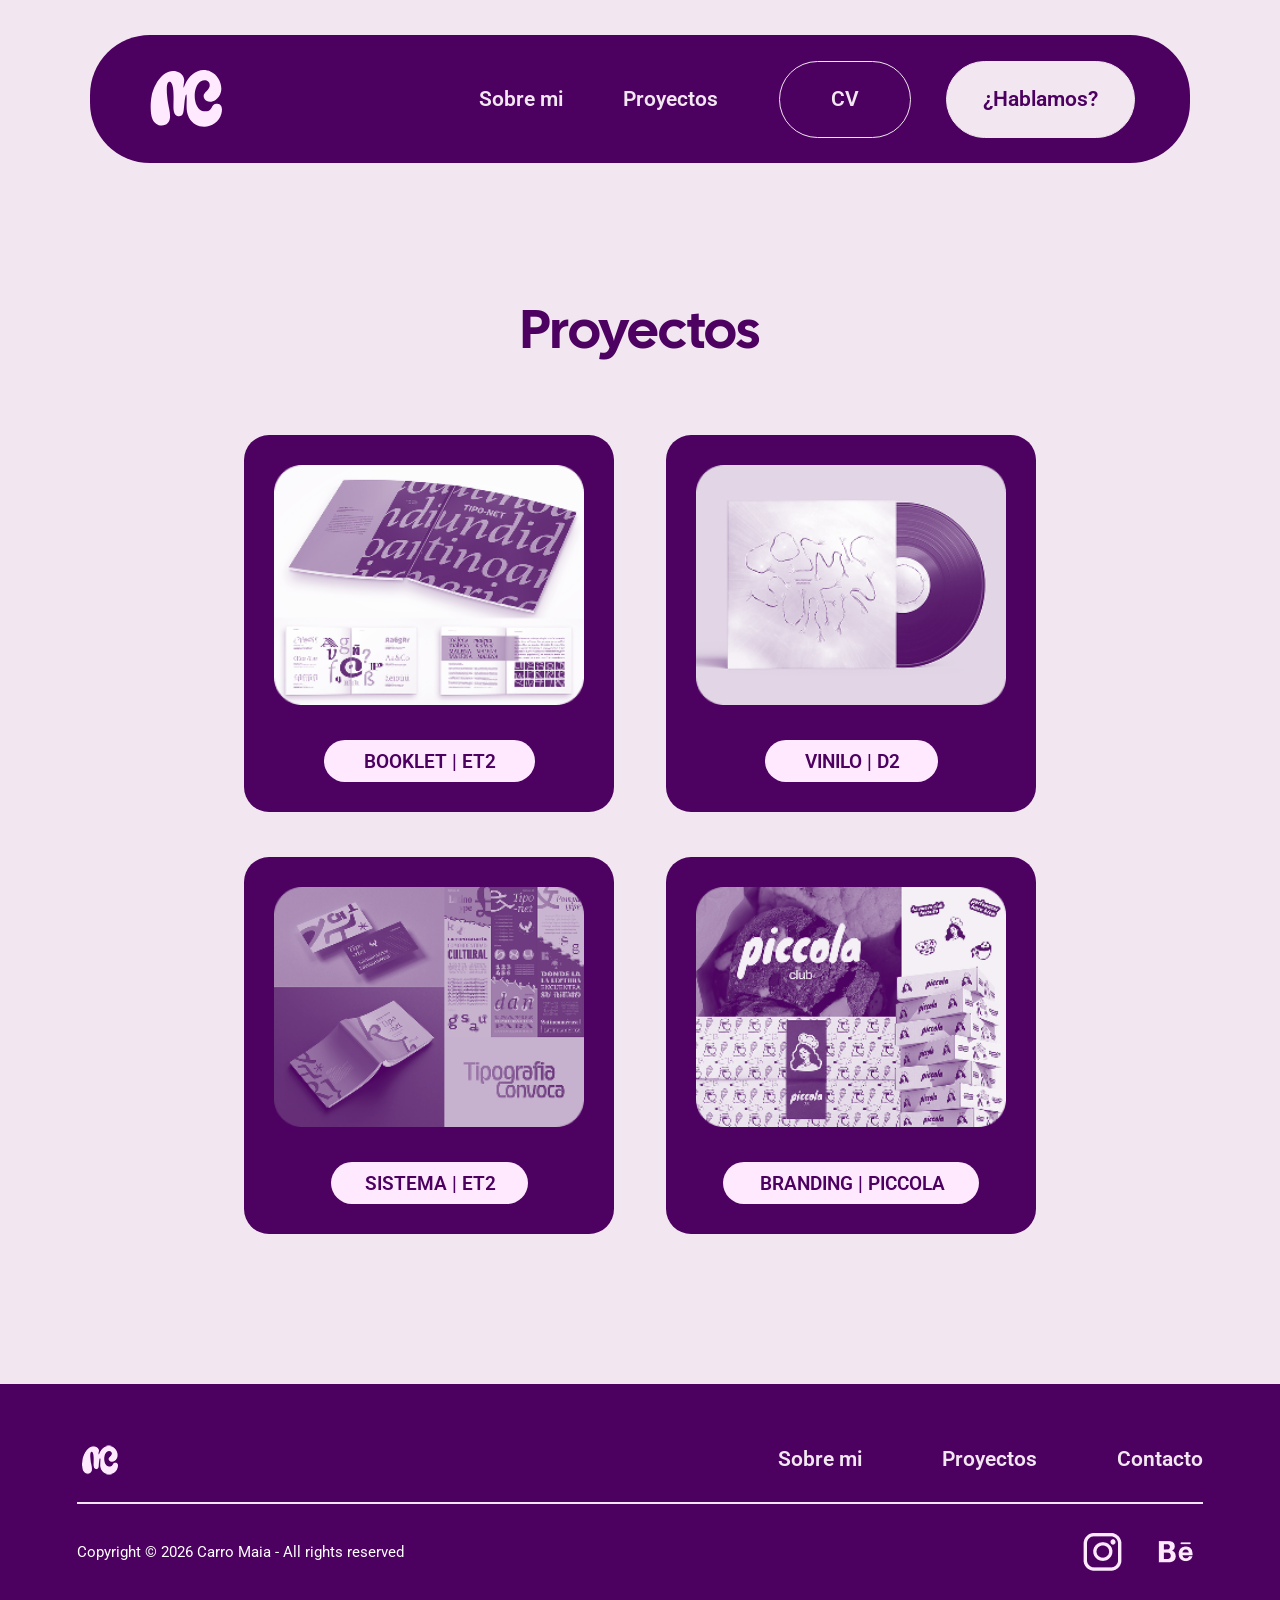
==== proyectos.html @ 028db6b4 "pre-entrega tp3" ====
<!DOCTYPE html>
<html>

<head>
    <meta charset="utf-8" />
    <title>Maia Abril Carro - Portfolio</title>
    <link rel="icon" href="img/logo-icon.svg" type="image/logo-icon" sizes="16x16" alt="favicon-cvmaia">
    <link rel="stylesheet" href="proyectos.css">
    <style>
        @import url('https://fonts.googleapis.com/css2?family=Cal+Sans&family=Roboto:ital,wdth,wght@0,75..100,100..900;1,75..100,100..900&display=swap');
    </style>
</head>

<body>
    <header>
        <div class="logo-header">
            <a href="index.html">
                <img class="logo" src="img/logo-clarito.svg" alt="Logo" width="82px" height="65px">
            </a>
        </div>

        <nav class="nav-links">
            <a href="sobremi.html" target="_self">Sobre mi</a>
            <a href="#proyectos" target="_self">Proyectos</a>
        </nav>

        <div class="nav-cv-contacto">
            <a class="cv" href="#cv" target="_self">CV</a>
            <a class="contacto-header" href="#contacto" target="_blank">¿Hablamos?</a>
        </div>
    </header>

    <main>
        <section class="proyectos">
            <h2>Proyectos</h2>
            <article>
                <!-- Primera caja -->
                <div class="caja">
                    <div class="contenedor-foto-proyecto">
                        <img class="foto-normal" src="img/img_booklet.png" alt="Proyecto Booklet violeta">
                        <img class="foto-hover" src="img/img_booklet_color.png" alt="Proyecto Booklet color">
                    </div>
                    <div class="boton-booklet">
                        <a class="cajas" href="https://www.behance.net/gallery/257175549/BOOKLET-ET2"
                            target="_blank">BOOKLET | ET2</a>
                    </div>
                </div>

                <!-- Segunda caja -->
                <div class="caja">
                    <div class="contenedor-foto-proyecto">
                        <img class="foto-normal" src="img/vinilo.png" alt="Proyecto Vinilo violeta">
                        <img class="foto-hover" src="img/vinilo_color.png" alt="Proyecto Vinilo color">
                    </div>
                    <div class="boton-vinilo">
                        <a class="cajas" href="https://www.behance.net/gallery/257126891/Vinilo-Single-D2"
                            target="_blank">VINILO | D2</a>
                    </div>
                </div>

                <!-- Tercera caja -->
                <div class="caja">
                    <div class="contenedor-foto-proyecto">
                        <img class="foto-normal" src="img/sistema.png" alt="Proyecto Sistema violeta">
                        <img class="foto-hover" src="img/sistema_color.png" alt="Proyecto Sistema color">
                    </div>
                    <div class="boton-sistema">
                        <a class="cajas" href="https://www.behance.net/gallery/257129489/Sistema-ET2"
                            target="_blank">SISTEMA | ET2</a>
                    </div>
                </div>

                <!-- Cuarta caja -->
                <div class="caja">
                    <div class="contenedor-foto-proyecto">
                        <img class="foto-normal" src="img/piccola.png" alt="Proyecto Branding violeta">
                        <img class="foto-hover" src="img/piccola_color.png" alt="Proyecto Branding color">
                    </div>
                    <div class="boton-branding">
                        <a class="cajas" href="#" target="_blank">BRANDING | PICCOLA</a>
                    </div>
                </div>
            </article>
        </section>

        <footer>
            <div class="footer-container">
                <div class="footer-arriba">
                    <img src="img/logo-footer.png" alt="footer_logo">
                    <div class="footer-links">
                        <a href="sobremi.html" target="_self">Sobre mi</a>
                        <a href="proyectos.html" target="_self">Proyectos</a>
                        <a class="contacto" href="#contacto" target="_self">Contacto</a>
                    </div>
                </div>

                <!-- Esta es la línea divisoria -->
                <hr class="footer-linea">

                <div class="footer-abajo">
                    <p>Copyright © 2026 Carro Maia - All rights reserved</p>
                    <div class="logos-redes">
                        <a href="https://www.instagram.com/maaaaidg_/" target="_blank">
                            <img src="img/instagram-portfolio.png" alt="Logo de instagram">
                        </a>
                        <a href="https://www.behance.net/maiacarro" target="_blank">
                            <img src="img/behance-portfolio.png" alt="Logo de behance" width="44px" height="px">
                        </a>
                    </div>
                </div>
            </div>
        </footer>
    </main>
---- proyectos.css ----
/* CSS DOCUMENT */
@charset "UTF-8";

/* configuraciones generales*/

:root {
    --violeta-oscuro: #4c0160;
    --violeta-intermedio: #875d92;
    --violeta-clarito: #f2e6f0;
}

header {
    background-color: var(--violeta-oscuro, #4D0261);
    border-radius: 60px;
    display: flex;
    height: 128px;
    padding: 0 55px;
    align-items: center;
    justify-content: space-between;
    margin: 35px 90px 0 90px;
}

.logo {
    margin-right: 190px;
}

nav {
    display: flex;
    justify-content: space-between;
    align-items: center;
    flex-shrink: 0;

}

/* botones header */
a {
    text-decoration: none;
    color: var(--violeta-clarito, #FEE9FF);
    font-family: Roboto;
    font-size: 1.3125rem;
    font-style: normal;
    font-weight: 600;
}

.nav-header {
    display: flex;
    justify-content: space-between;
    align-items: center;
    flex-shrink: 0;

}

.logo-header {
    display: flex;
    align-items: center;
}

.nav-links {
    display: flex;
    justify-content: center;
    align-items: center;
    gap: 60px;
    background: var(--violeta-oscuro, #4D0261);
}

.nav-links a:hover {
    color: var(--violeta-oscuro, #4D0261);
    background-color: var(--violeta-clarito, #FEE9FF);
    padding: 10px 20px;
    border-radius: 30px;
    transition: background-color 0.7s ease, color 0.7s ease;
}

.nav-cv-contacto {
    display: flex;
    align-items: center;
    gap: 35px;
}

.cv {
    display: flex;
    width: 130px;
    height: 75px;
    justify-content: center;
    align-items: center;
    border-radius: 60px;
    border: 1px solid var(--violeta-clarito, #FEE9FF);
}

.cv:hover {
    background-color: var(--violeta-clarito, #FEE9FF);
    color: var(--violeta-oscuro, #4D0261);
    transition: background-color 0.7s ease
}

.contacto-header {
    color: var(--violeta-oscuro, #4D0261);
    display: flex;
    width: 187px;
    height: 75px;
    justify-content: center;
    align-items: center;
    border-radius: 60px;
    background: var(--violeta-clarito, #FEE9FF);
    border: 1px solid var(--violeta-clarito, #FEE9FF);
    transition: background-color 0.7s ease
}

.contacto-header:hover {
    background-color: var(--violeta-oscuro, #4D0261);
    color: var(--violeta-clarito, #FEE9FF);
    border-color: var(--violeta-clarito, #FEE9FF);
    transition: background-color 0.7s ease
}

body {
    background-color: var(--violeta-clarito, #FEE9FF);
    margin: 0;
}

h2 {
    color: var(--colores-violeta-oscuro, #4D0261);
    text-align: center;
    font-family: "Cal Sans";
    font-size: 55px;
    font-style: normal;
    font-weight: 400;
    line-height: normal;
    width: 100%;
    padding: 130px 0 10px 0;
    margin: 0
}

a.cajas {
    color: var(--violeta-oscuro, #4D0261);
    font-family: Roboto;
    font-size: 19px;
    font-style: normal;
    font-weight: 600;
    line-height: 38px;
}

.proyectos {
    display: flex;
    width: 100%;
    flex-direction: column;
    align-items: center;
    gap: 60px;
    margin: 0 auto;
}

article {
    display: flex;
    flex-wrap: wrap;
    justify-content: center;
    gap: 45px 52px;
    width: 100%;
    max-width: 950px;
}

.caja {
    border-radius: 25px;
    background: var(--colores-violeta-oscuro, #4D0261);
    display: flex;
    padding: 30px;
    box-sizing: border-box;
    flex-direction: column;
    justify-content: center;
    align-items: center;
    gap: 35px;
    width: 370px;
}

.boton-booklet {
    border-radius: 25px;
    background: var(--colores-violeta-claro, #FEE9FF);
    display: flex;
    width: 171px;
    height: 40px;
    padding: 2px 19px 0 21px;
    justify-content: center;
    align-items: center;
    gap: 10px;
}

.boton-vinilo {
    border-radius: 25px;
    background: var(--colores-violeta-claro, #FEE9FF);
    display: flex;
    width: 133px;
    height: 40px;
    padding: 2px 19px 0 21px;
    justify-content: center;
    align-items: center;
    gap: 10px;
}

.boton-sistema {
    border-radius: 25px;
    background: var(--colores-violeta-claro, #FEE9FF);
    display: flex;
    width: 157px;
    height: 40px;
    padding: 2px 19px 0 21px;
    justify-content: center;
    align-items: center;
    gap: 10px;
}

.boton-branding {
    border-radius: 25px;
    background: var(--colores-violeta-claro, #FEE9FF);
    display: flex;
    width: 216px;
    height: 40px;
    padding: 2px 19px 0 21px;
    justify-content: center;
    align-items: center;
    gap: 10px;
}

.contenedor-foto-proyecto {
    position: relative;
    width: 100%;
    height: auto;
    border-radius: 15px;
    overflow: hidden;
}

.contenedor-foto-proyecto img {
    width: 100%;
    height: auto;
    border-radius: 15px;
    display: block;
    transition: opacity 0.5s ease;
}

.contenedor-foto-proyecto .foto-hover {
    position: absolute;
    top: 0;
    left: 0;
    opacity: 0;
}

.caja:hover .contenedor-foto-proyecto .foto-hover {
    opacity: 1;
}

footer {
    background: var(--violeta-oscuro, #4D0261);
    display: flex;
    width: 100%;
    padding: 52px 77px 76px 77px;
    box-sizing: border-box;
    justify-content: center;
    margin-top: 150px;
}

.footer-container {
    width: 100%;
    box-sizing: border-box;
}

.footer-arriba {
    display: flex;
    width: 100%;
    justify-content: space-between;
    align-items: center;
    flex-wrap: wrap;
    gap: 30px;
}

.footer-links {
    display: flex;
    align-items: center;
    gap: 80px;
    flex-wrap: wrap;
}

.footer-links a {
    position: relative;
    text-decoration: none;
    transition: color 0.3s ease;
}

.footer-links a::after {
    content: '';
    position: absolute;
    width: 0;
    height: 2px;
    bottom: -4px;
    left: 0;
    background-color: var(--violeta-clarito, #FEE9FF);
    transition: width 0.3s ease;
}

.footer-links a:hover::after {
    width: 100%;
}

.footer-linea {
    border: none;
    height: 2px;
    background-color: var(--violeta-clarito, #FEE9FF);
    width: 100%;
    margin: 20px 0;
}

p {
    color: #FFF;
    text-align: center;
    font-family: Roboto;
    font-size: 15px;
    font-style: normal;
    font-weight: 400;
    line-height: normal;
}

.footer-abajo {
    display: flex;
    justify-content: space-between;
    align-items: center;
    flex-wrap: wrap;
    width: 100%;
}

.logos-redes {
    display: flex;
    align-items: flex-end;
    gap: 18px;
}

.logos-redes a {
    display: inline-flex;
    padding: 5px;
    border-radius: 15px;
    background-color: transparent;
    transition: background-color 0.3s ease;
}

.logos-redes a:hover {
    background-color: var(--violeta-intermedio, #875d92);
}
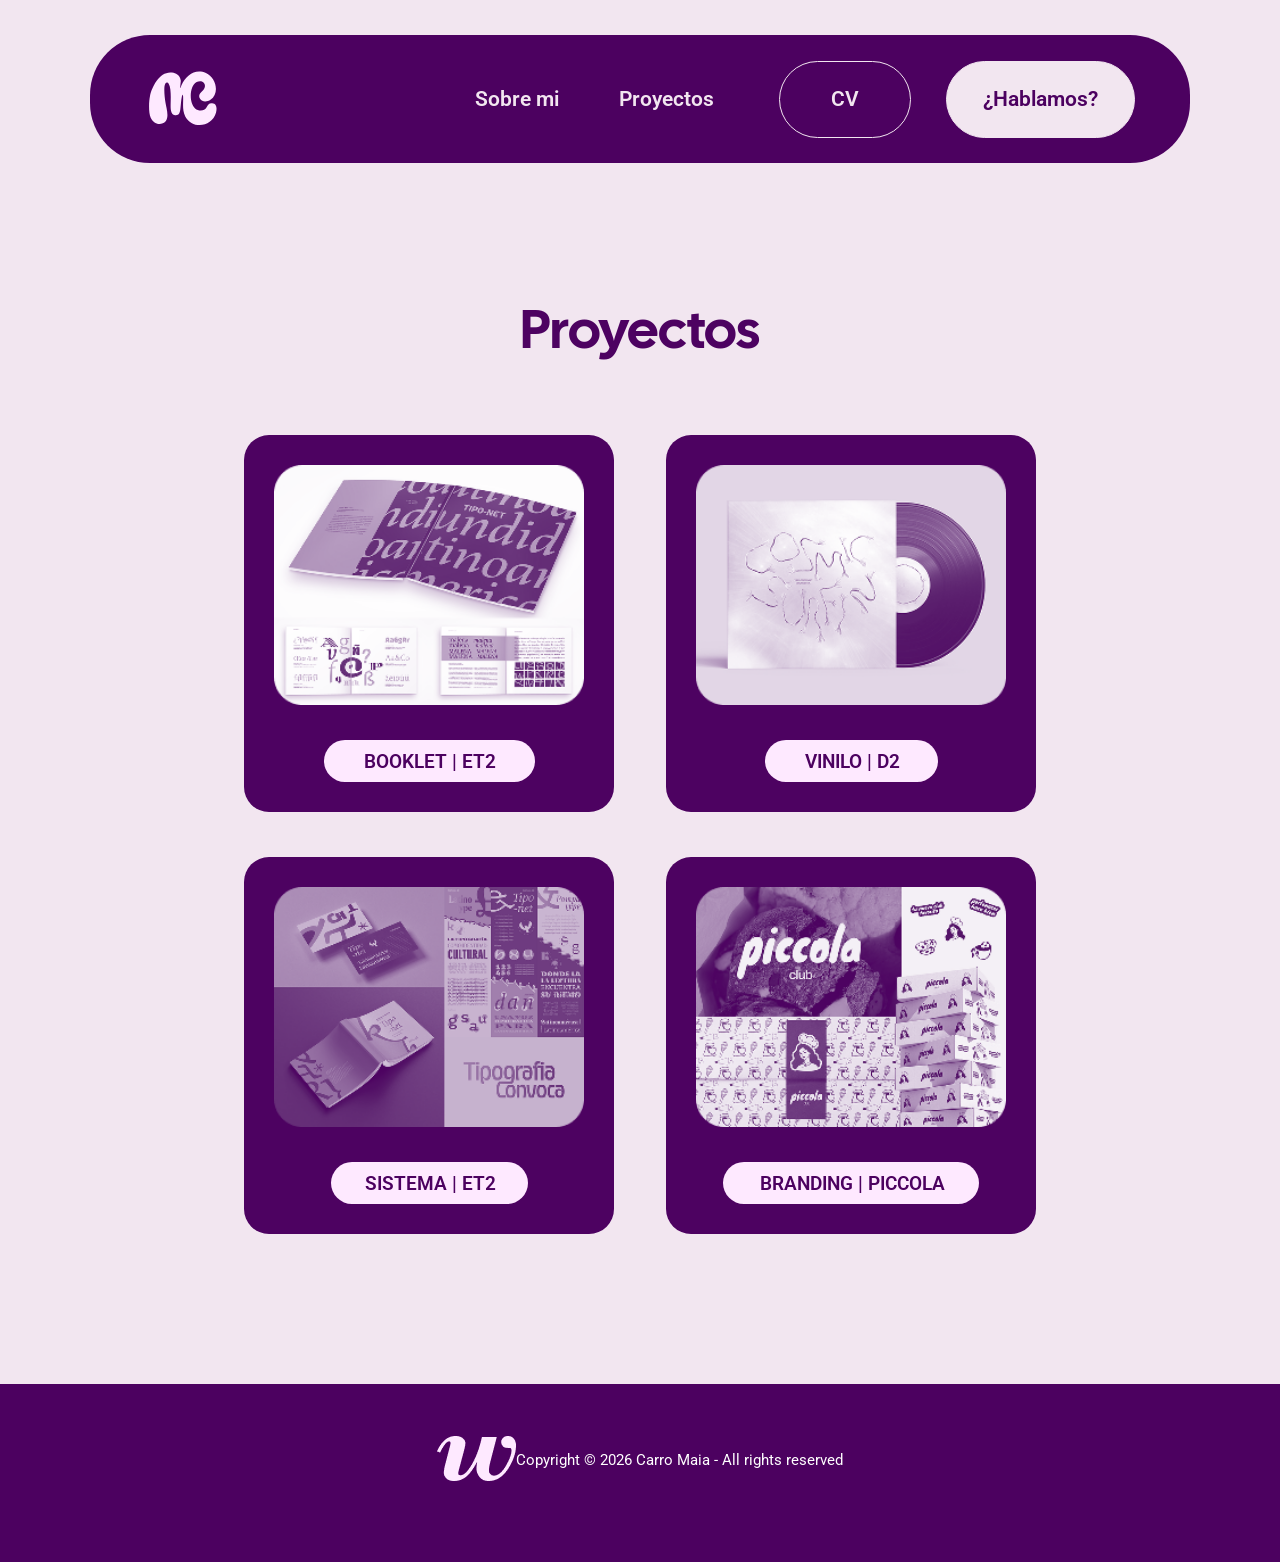
==== commit 5aa57895: "correciones pre entrega" ====
--- a/proyectos.html
+++ b/proyectos.html
@@ -15,13 +15,13 @@
     <header>
         <div class="logo-header">
             <a href="index.html">
-                <img class="logo" src="img/logo-clarito.svg" alt="Logo" width="82px" height="65px">
+                <img class="logo" src="img/logo-clarito.svg" alt="Logo" width="75px" height="65px">
             </a>
         </div>
 
         <nav class="nav-links">
             <a href="sobremi.html" target="_self">Sobre mi</a>
-            <a href="#proyectos" target="_self">Proyectos</a>
+            <a href="proyectos.html" target="_self">Proyectos</a>
         </nav>
 
         <div class="nav-cv-contacto">
@@ -83,31 +83,10 @@
             </article>
         </section>
 
-        <footer>
-            <div class="footer-container">
-                <div class="footer-arriba">
-                    <img src="img/logo-footer.png" alt="footer_logo">
-                    <div class="footer-links">
-                        <a href="sobremi.html" target="_self">Sobre mi</a>
-                        <a href="proyectos.html" target="_self">Proyectos</a>
-                        <a class="contacto" href="#contacto" target="_self">Contacto</a>
-                    </div>
-                </div>
-
-                <!-- Esta es la línea divisoria -->
-                <hr class="footer-linea">
-
-                <div class="footer-abajo">
-                    <p>Copyright © 2026 Carro Maia - All rights reserved</p>
-                    <div class="logos-redes">
-                        <a href="https://www.instagram.com/maaaaidg_/" target="_blank">
-                            <img src="img/instagram-portfolio.png" alt="Logo de instagram">
-                        </a>
-                        <a href="https://www.behance.net/maiacarro" target="_blank">
-                            <img src="img/behance-portfolio.png" alt="Logo de behance" width="44px" height="px">
-                        </a>
-                    </div>
-                </div>
-            </div>
-        </footer>
+    <footer>
+        <a href="https://www.instagram.com/wis.unla/" target="_blank">
+            <img src="img/compu3.png" alt="logo compu 3" widht="79px" height="45px">
+        </a>
+        <p>Copyright © 2026 Carro Maia - All rights reserved</p>
+    </footer>
     </main>
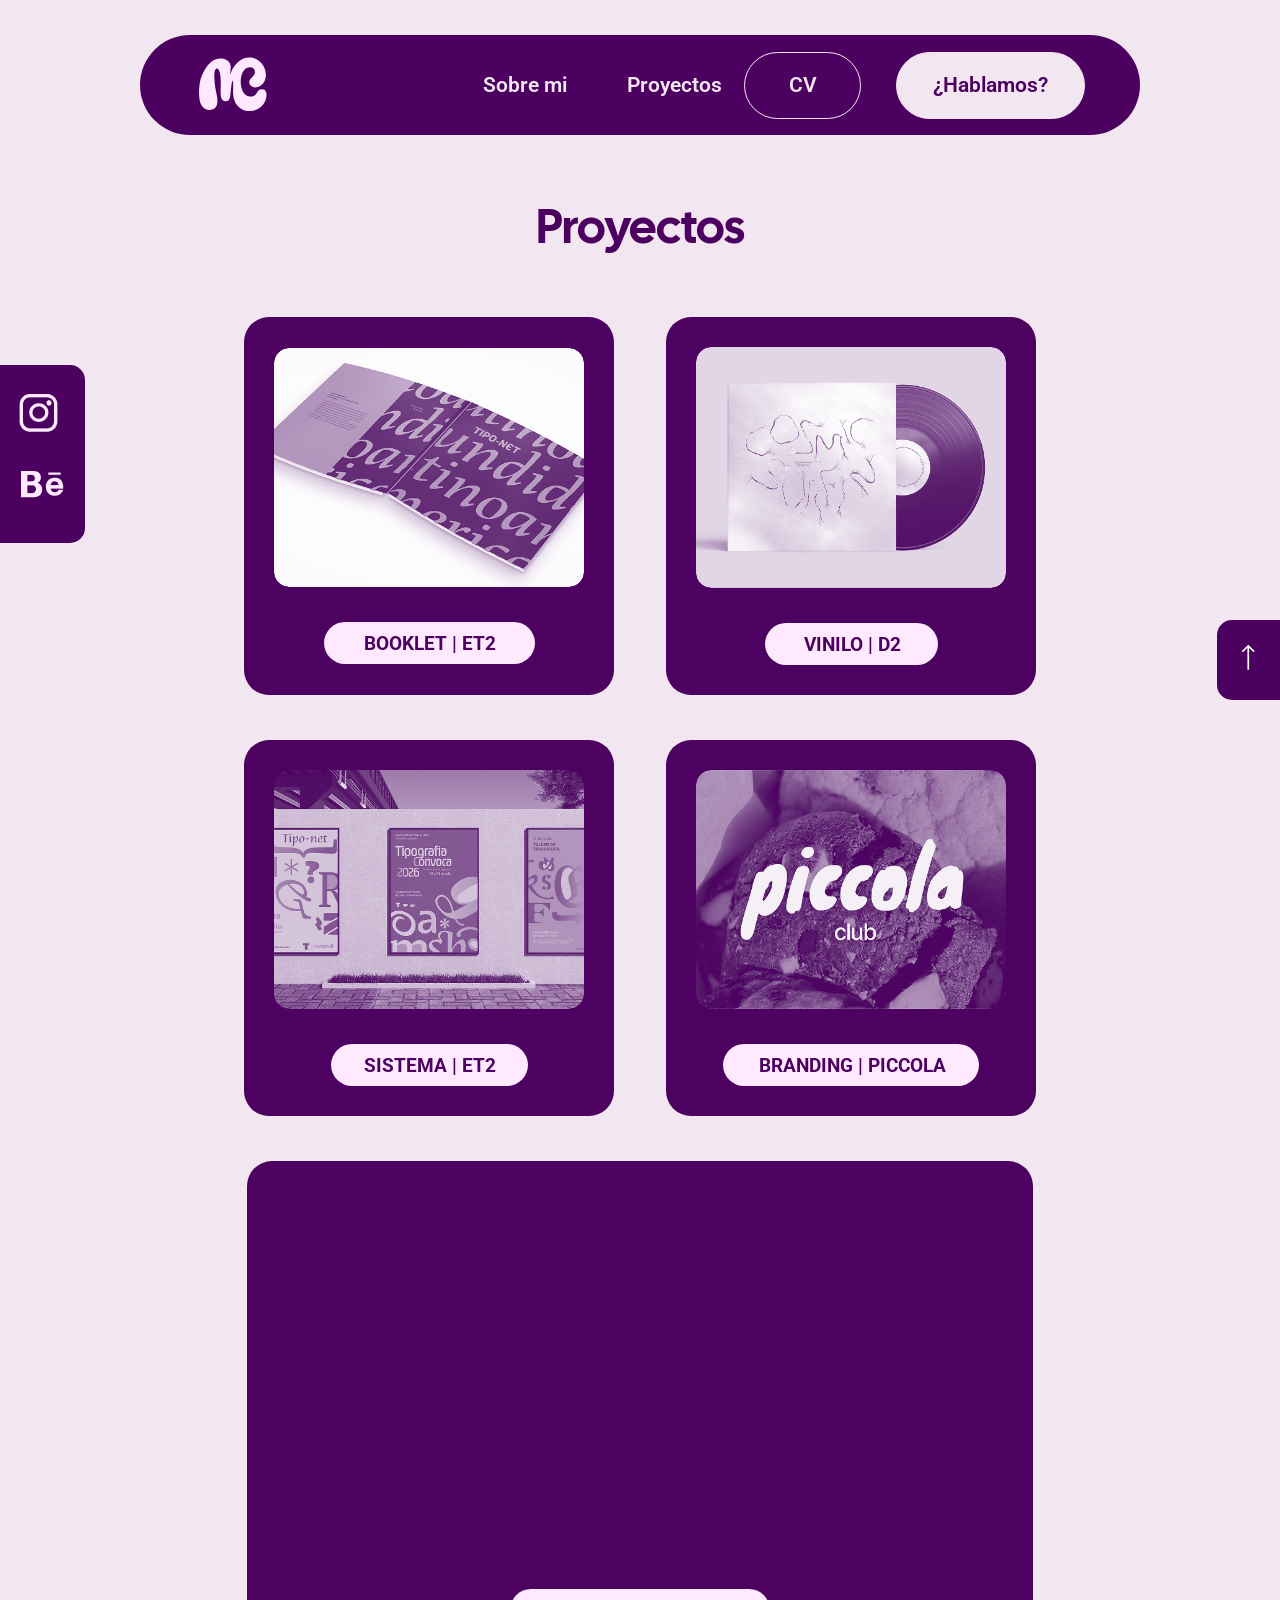
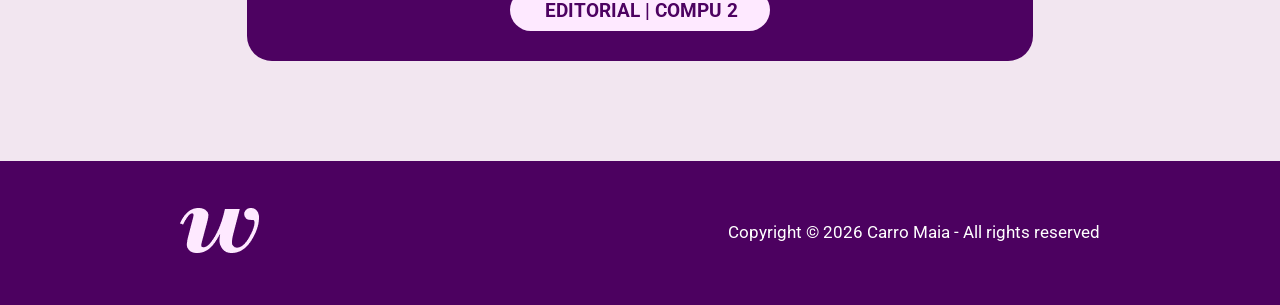
==== commit bad6a662: "desktop terminado" ====
--- a/proyectos.html
+++ b/proyectos.html
@@ -5,14 +5,14 @@
     <meta charset="utf-8" />
     <title>Maia Abril Carro - Portfolio</title>
     <link rel="icon" href="img/logo-icon.svg" type="image/logo-icon" sizes="16x16" alt="favicon-cvmaia">
-    <link rel="stylesheet" href="proyectos.css">
+    <link rel="stylesheet" href="estilos.css">
     <style>
         @import url('https://fonts.googleapis.com/css2?family=Cal+Sans&family=Roboto:ital,wdth,wght@0,75..100,100..900;1,75..100,100..900&display=swap');
     </style>
 </head>
 
 <body>
-    <header>
+    <header id="header-top">
         <div class="logo-header">
             <a href="index.html">
                 <img class="logo" src="img/logo-clarito.svg" alt="Logo" width="75px" height="65px">
@@ -25,68 +25,185 @@
         </nav>
 
         <div class="nav-cv-contacto">
-            <a class="cv" href="#cv" target="_self">CV</a>
-            <a class="contacto-header" href="#contacto" target="_blank">¿Hablamos?</a>
+            <a class="cv" href="img/cv_carro_maia.pdf" download="CV-Maia-Carro.pdf" target="_blank">CV</a>
+            <a class="contacto-header" href="contacto.html" target="_self">¿Hablamos?</a>
         </div>
     </header>
 
     <main>
         <section class="proyectos">
             <h2>Proyectos</h2>
-            <article>
-                <!-- Primera caja -->
-                <div class="caja">
-                    <div class="contenedor-foto-proyecto">
-                        <img class="foto-normal" src="img/img_booklet.png" alt="Proyecto Booklet violeta">
-                        <img class="foto-hover" src="img/img_booklet_color.png" alt="Proyecto Booklet color">
+            <article id="galeria">
+                <!-- Primera caja: Booklet -->
+                <div class="caja">
+                    <div class="contenedor-foto-proyecto">
+                        <img class="foto-normal" src="img/booklet_color.png" alt="Proyecto Booklet violeta">
+                        <img class="foto-hover" src="img/booklet.png" alt="Proyecto Booklet color">
                     </div>
                     <div class="boton-booklet">
-                        <a class="cajas" href="https://www.behance.net/gallery/257175549/BOOKLET-ET2"
-                            target="_blank">BOOKLET | ET2</a>
-                    </div>
-                </div>
-
-                <!-- Segunda caja -->
+                        <button onclick="mostrarGaleria('booklet')" class="cajas">BOOKLET | ET2</button>
+                    </div>
+                </div>
+
+                <!-- Segunda caja: Vinilo -->
                 <div class="caja">
                     <div class="contenedor-foto-proyecto">
                         <img class="foto-normal" src="img/vinilo.png" alt="Proyecto Vinilo violeta">
                         <img class="foto-hover" src="img/vinilo_color.png" alt="Proyecto Vinilo color">
                     </div>
                     <div class="boton-vinilo">
-                        <a class="cajas" href="https://www.behance.net/gallery/257126891/Vinilo-Single-D2"
-                            target="_blank">VINILO | D2</a>
-                    </div>
-                </div>
-
-                <!-- Tercera caja -->
+                        <button onclick="mostrarGaleria('vinilo')" class="cajas">VINILO | D2</button>
+                    </div>
+                </div>
+
+                <!-- Tercera caja: Sistema -->
                 <div class="caja">
                     <div class="contenedor-foto-proyecto">
                         <img class="foto-normal" src="img/sistema.png" alt="Proyecto Sistema violeta">
                         <img class="foto-hover" src="img/sistema_color.png" alt="Proyecto Sistema color">
                     </div>
                     <div class="boton-sistema">
-                        <a class="cajas" href="https://www.behance.net/gallery/257129489/Sistema-ET2"
-                            target="_blank">SISTEMA | ET2</a>
-                    </div>
-                </div>
-
-                <!-- Cuarta caja -->
+                        <button onclick="mostrarGaleria('sistema')" class="cajas">SISTEMA | ET2</button>
+                    </div>
+                </div>
+
+                <!-- Cuarta caja: Branding -->
                 <div class="caja">
                     <div class="contenedor-foto-proyecto">
                         <img class="foto-normal" src="img/piccola.png" alt="Proyecto Branding violeta">
                         <img class="foto-hover" src="img/piccola_color.png" alt="Proyecto Branding color">
                     </div>
                     <div class="boton-branding">
-                        <a class="cajas" href="#" target="_blank">BRANDING | PICCOLA</a>
-                    </div>
-                </div>
+                        <button onclick="mostrarGaleria('piccola')" class="cajas">BRANDING | PICCOLA</button>
+                    </div>
+                </div>
+
+                <!-- Quinta caja: Editoral -->
+                <div class="caja caja-ancha">
+                    <div class="contenedor-foto-proyecto">
+                        <video class="video-proyecto" src="img/video_editorial.mp4" autoplay muted loop
+                            playsinline></video>
+                    </div>
+                    <div class="boton-editorial">
+                        <button onclick="mostrarGaleria('editorial')" class="cajas">EDITORIAL | COMPU 2</button>
+                    </div>
+                </div>
+
             </article>
+
+            <!--galeria oculta-->
+            <section id="galeriaPopup" class="galeria-popup">
+                <ul>
+                    <li class="popup-completo" id="booklet">
+                        <img src="img/booklet_galeria.png" alt="Proyecto Booklet color">
+                        <div class="popup-der">
+                            <button onclick="ocultarGaleria()">Cerrar ✕</button>
+                            <div class="titulo-proy-popup">
+                                <h3>BOOKLET</h3>
+                                <h2>Espacio Tipográfico 2</h2>
+                            </div>
+                            <p class="descripcion">Booklet destinado a diseñadores, con contenidos dedicados a una
+                                fundidora tipográfica latinoamericana. Cátedra De Losa — UNLa.</p>
+                        </div>
+                    </li>
+
+                    <li class="popup-completo" id="vinilo">
+                        <img src="img/vinilo_galeria.png" alt="Proyecto Vinilo color">
+                        <div class="popup-der">
+                            <button onclick="ocultarGaleria()">Cerrar ✕</button>
+                            <div class="titulo-proy-popup">
+                                <h3>VINILO</h3>
+                                <h2>Taller de Diseño 2</h2>
+                            </div>
+                            <p class="descripcion">Exploración tipográfica a partir de la consigna Tipografía como
+                                imagen. Cátedra Volpe — UNLa.
+                                ​​</p>
+                        </div>
+                    </li>
+
+                    <li class="popup-completo" id="sistema">
+                        <img src="img/sistema_color_galeria.png" alt="Proyecto Sistema color">
+                        <div class="popup-der">
+                            <button onclick="ocultarGaleria()">Cerrar ✕</button>
+                            <div class="titulo-proy-popup">
+                                <h3>SISTEMA</h3>
+                                <h2>Espacio Tipográfico 2</h2>
+                            </div>
+                            <p class="descripcion">Diseño de sistema de piezas gráficas para Tipografía Convoca, un
+                                encuentro regional ficticio de tipografía. Cátedra De Losa — UNLa.</p>
+                        </div>
+                    </li>
+
+                    <li class="popup-completo" id="piccola">
+                        <img src="img/piccola_galeria.png" alt="Proyecto Branding color">
+                        <div class="popup-der">
+                            <button onclick="ocultarGaleria()">Cerrar ✕</button>
+                            <div class="titulo-proy-popup">
+                                <h3>BRANDING</h3>
+                                <h2>Piccola</h2>
+                            </div>
+                            <p class="descripcion">Desarrollo de identidad visual y branding para un emprendimiento de
+                                pastelería y cookies.</p>
+                        </div>
+                    </li>
+                    <li class="popup-completo" id="editorial">
+                        <img src="img/editorial.png" alt="Revista editorial">
+                        <div class="popup-der">
+                            <button onclick="ocultarGaleria()">Cerrar ✕</button>
+                            <div class="titulo-proy-popup">
+                                <h3>EDITORIAL</h3>
+                                <h2>Compu 2</h2>
+                            </div>
+                            <p class="descripcion">Diseño de dispositivo de lectura en formato A5 vertical por página,
+                                aplicando conceptos y técnicas de la cursada. Cátedra Nuñez — UNLa.</p>
+                        </div>
+                    </li>
+                </ul>
+            </section>
         </section>
+    </main>
 
     <footer>
         <a href="https://www.instagram.com/wis.unla/" target="_blank">
             <img src="img/compu3.png" alt="logo compu 3" widht="79px" height="45px">
         </a>
-        <p>Copyright © 2026 Carro Maia - All rights reserved</p>
+        <p class="footer">Copyright © 2026 Carro Maia - All rights reserved</p>
     </footer>
-    </main>+
+    <!--redes y flecha-->
+    <div class="redes-fijo">
+        <a href="https://www.instagram.com/maaaaidg_?vrfl=MTBiZG1qdjFpdGtocA%3D%3D&utm_source=qr" target="_blank">
+            <img src="img/instagram-portfolio.png" alt="Instagram">
+        </a>
+        <a href="https://www.behance.net/maiacarro" target="_blank">
+            <img src="img/behance-portfolio.png" alt="Behance">
+        </a>
+    </div>
+    <div class="volver-arriba">
+        <a href="#header-top"><img src="img/flecha.png" alt="volver arriba"></a>
+    </div>
+
+    <script>
+        function mostrarGaleria(idProyecto) {
+            document.getElementById("galeriaPopup").style.display = "flex";
+
+            const proyectos = document.querySelectorAll('.popup-completo');
+            proyectos.forEach(p => p.style.display = 'none');
+
+            const seleccionado = document.getElementById(idProyecto);
+            if (seleccionado) {
+                seleccionado.style.display = "flex";
+            }
+        }
+
+        function ocultarGaleria() {
+            document.getElementById("galeriaPopup").style.display = "none";
+            window.location.hash = "";
+        }
+    </script>
+
+    </main>
+
+</body>
+
+</html>
--- a/estilos.css
+++ b/estilos.css
@@ -0,0 +1,934 @@
+/* CSS DOCUMENT */
+@charset "UTF-8";
+
+/* configuraciones generales*/
+
+:root {
+    --violeta-oscuro: #4c0160;
+    --violeta-intermedio: #875d92;
+    --violeta-clarito: #f2e6f0;
+}
+
+body {
+    background-color: var(--violeta-clarito, #FEE9FF);
+    margin: 0;
+    padding: 0;
+    box-sizing: border-box;
+    display: flex;
+    flex-direction: column;
+    min-height: 115vh;
+    cursor: url(img/cursor.svg), auto;
+}
+
+main {
+    display: flex;
+    flex-direction: column;
+    margin: 0px;
+    flex: 1;
+}
+
+/*estilos*/
+
+h1 {
+    font-family: "Cal Sans";
+    color: var(--violeta-oscuro, #4D0261);
+    text-align: left;
+    font-size: 8rem;
+    font-style: normal;
+    font-weight: 400;
+    line-height: 8rem;
+    margin: 0px
+}
+
+h2 {
+    color: var(--violeta-oscuro, #4D0261);
+    font-family: "Cal Sans";
+    text-align: left;
+    font-size: 3rem;
+    font-style: normal;
+    font-weight: 400;
+    line-height: normal;
+    margin: 0px
+}
+
+h3 {
+    color: var(--violeta-oscuro, #4D0261);
+    text-align: center;
+    font-family: "Cal Sans";
+    font-size: 37px;
+    font-style: normal;
+    font-weight: 400;
+    line-height: normal;
+    align-self: stretch;
+    margin: 0;
+}
+
+h4 {
+    color: var(--colores-violeta-oscuro, #4D0261);
+    text-align: center;
+    font-family: Roboto;
+    font-size: 19px;
+    font-style: normal;
+    font-weight: 600;
+    line-height: 38px;
+    margin: 0;
+}
+
+h5 {
+    color: #000;
+    text-align: center;
+    font-family: Roboto;
+    font-size: 19px;
+    font-style: normal;
+    font-weight: 400;
+    line-height: 38px;
+    margin: 0;
+}
+
+h6 {
+    color: var(--colores-violeta-claro, #FEE9FF);
+    font-family: "Cal Sans";
+    font-size: 1.5rem;
+    font-style: normal;
+    font-weight: 400;
+    line-height: normal;
+    margin: 0;
+}
+
+p {
+    font-family: Roboto;
+    font-size: 17px;
+    font-style: normal;
+    font-weight: 400;
+    line-height: 27px;
+    margin: 0;
+}
+
+/* header */
+
+header {
+    background-color: var(--violeta-oscuro, #4D0261);
+    border-radius: 60px;
+    display: flex;
+    padding: 15px 55px;
+    align-items: center;
+    justify-content: space-between;
+    margin: 35px 140px 60px 140px;
+}
+
+.h1.h2 {
+    transition: color 0.4s ease;
+}
+
+.h1:hover {
+    color: var(--violeta-clarito, #FEE9FF);
+    text-transform: uppercase;
+}
+
+.h2:hover {
+    color: var(--violeta-clarito, #FEE9FF);
+}
+
+.logo {
+    margin-right: 190px;
+}
+
+nav {
+    display: flex;
+    justify-content: space-between;
+    align-items: center;
+    flex-shrink: 0;
+
+}
+
+/* botones header */
+a {
+    text-decoration: none;
+    color: var(--violeta-clarito, #FEE9FF);
+    font-family: Roboto;
+    font-size: 1.3125rem;
+    font-style: normal;
+    font-weight: 600;
+}
+
+.nav-header {
+    display: flex;
+    justify-content: space-between;
+    align-items: center;
+    flex-shrink: 0;
+
+}
+
+.logo-header {
+    display: flex;
+    align-items: center;
+}
+
+.nav-links {
+    display: flex;
+    justify-content: center;
+    align-items: center;
+    gap: 60px;
+    background: var(--violeta-oscuro, #4D0261);
+}
+
+.nav-links a {
+    position: relative;
+    padding: 5px 0;
+}
+
+.nav-links a::after {
+    content: '';
+    position: absolute;
+    width: 0;
+    height: 2px;
+    bottom: -2px;
+    left: 0;
+    background-color: var(--violeta-clarito, #FEE9FF);
+    transition: width 0.3s ease;
+}
+
+.nav-links a:hover::after {
+    width: 100%;
+}
+
+.nav-cv-contacto {
+    display: flex;
+    align-items: center;
+    gap: 35px;
+}
+
+.cv {
+    display: flex;
+    width: 115px;
+    height: 65px;
+    justify-content: center;
+    align-items: center;
+    border-radius: 60px;
+    border: 1px solid var(--violeta-clarito, #FEE9FF);
+}
+
+.cv:hover {
+    background-color: var(--violeta-clarito, #FEE9FF);
+    color: var(--violeta-oscuro, #4D0261);
+    transition: background-color 0.7s ease
+}
+
+.contacto-header {
+    color: var(--violeta-oscuro, #4D0261);
+    display: flex;
+    width: 187px;
+    height: 65px;
+    justify-content: center;
+    align-items: center;
+    border-radius: 60px;
+    background: var(--violeta-clarito, #FEE9FF);
+    border: 1px solid var(--violeta-clarito, #FEE9FF);
+    transition: background-color 0.7s ease
+}
+
+.contacto-header:hover {
+    background-color: var(--violeta-oscuro, #4D0261);
+    color: var(--violeta-clarito, #FEE9FF);
+    border-color: var(--violeta-clarito, #FEE9FF);
+    transition: background-color 0.7s ease
+}
+
+
+#index {
+    transition: background-color 0.4s ease;
+}
+
+#index:has(h1:hover),
+#index:has(h2:hover) {
+    background-color: var(--violeta-oscuro, #4D0261);
+}
+
+/*footer*/
+
+footer {
+    background-color: var(--violeta-oscuro);
+    display: flex;
+    flex-direction: row;
+    flex-wrap: nowrap;
+    justify-content: space-between;
+    align-items: center;
+    width: auto;
+    height: 16vh;
+    padding: 0px 180px;
+}
+
+.footer {
+    color: #FFF;
+}
+
+/*index*/
+
+#caja-index {
+    position: relative;
+    left: 140px;
+    top: 280px;
+}
+
+/*sobre mi*/
+
+#sobremi {
+    align-items: center;
+    padding: 90px 0px 90px 0px;
+
+}
+
+.sobremi {
+    display: flex;
+    width: 100%;
+    max-width: 1200px;
+    flex-direction: column;
+    align-items: center;
+    gap: 150px;
+    box-sizing: border-box;
+    padding: 0px 90px
+}
+
+.bloque-principal {
+    display: flex;
+    flex-direction: row;
+    align-items: center;
+    justify-content: space-between;
+    width: 100%;
+    gap: 60px;
+}
+
+.texto-a {
+    display: flex;
+    flex-direction: column;
+    align-items: flex-start;
+    gap: 15px;
+    flex: 1;
+}
+
+.contenedor-foto {
+    position: relative;
+    width: 350px;
+    height: auto;
+    border-radius: 30px;
+    overflow: hidden;
+    flex-shrink: 0;
+}
+
+.contenedor-foto img {
+    width: 100%;
+    height: auto;
+    border-radius: 30px;
+    display: block;
+    transition: opacity 0.5s ease;
+}
+
+.contenedor-foto .foto-hover {
+    position: absolute;
+    top: 0;
+    left: 0;
+    opacity: 0;
+}
+
+.contenedor-foto:hover .foto-hover {
+    opacity: 1;
+}
+
+.formacion-academica {
+    display: flex;
+    width: 100%;
+    max-width: 1060px;
+    flex-direction: column;
+    align-items: center;
+    gap: 90px;
+    padding: 60px 0px 80px 0px;
+}
+
+.formacion {
+    display: flex;
+    align-items: center;
+    gap: 140px;
+    align-self: stretch;
+    margin: 0;
+    padding: 0;
+}
+
+.economia-y-administracion,
+.diseño-y-comunicacion {
+    display: flex;
+    width: 100%;
+    flex-direction: column;
+    justify-content: center;
+    align-items: center;
+    border-radius: 25px;
+    border: 2px solid var(--colores-violeta-oscuro, #4D0261);
+    margin: 0px;
+    transition: background-color 0.4s ease, border-color 0.4s ease, transform 0.3s ease;
+}
+
+.economia-y-administracion:hover,
+.diseño-y-comunicacion:hover {
+    background-color: var(--violeta-intermedio, #875d92);
+    border-color: var(--violeta-intermedio, #875d92);
+}
+
+.economia-y-administracion:hover h4,
+.diseño-y-comunicacion:hover h4 {
+    color: #FFF;
+    transition: color 0.4s ease;
+}
+
+.economia-y-administracion:hover h5,
+.diseño-y-comunicacion:hover h5 {
+    color: #FFF;
+    transition: color 0.4s ease;
+}
+
+.h4-5,
+.h4-5-2 {
+    display: flex;
+    flex-direction: column;
+    align-items: center;
+    gap: 10px;
+    margin: 20px;
+}
+
+p.centrado {
+    text-align: center;
+}
+
+.programas {
+    display: flex;
+    width: 100%;
+    max-width: 1060px;
+    flex-direction: column;
+    align-items: center;
+    gap: 50px;
+    padding-top: 60px;
+    margin: 0;
+    box-sizing: border-box;
+}
+
+.logos {
+    display: flex;
+    justify-content: center;
+    align-items: center;
+    gap: 110px;
+    list-style: none;
+    padding: 0;
+    margin: 0;
+    flex-wrap: wrap;
+    width: 100%;
+}
+
+.logos img {
+    transition: transform 0.3s ease;
+}
+
+.logos img:hover {
+    transform: scale(1.15);
+}
+
+.servicios {
+    display: flex;
+    flex-direction: column;
+    align-items: center;
+    gap: 80px;
+    width: 100%;
+    max-width: 1200px;
+    margin-top: 100px;
+    padding-top: 90px;
+    border-top: 3px solid var(--violeta-oscuro, #4D0261);
+    box-sizing: border-box;
+}
+
+.linea {
+    background-color: var(--violeta-oscuro, #4D0261);
+    width: 1193px;
+    height: 3px;
+    margin-top: 184px;
+    margin-bottom: 102px;
+    border-radius: 2px;
+}
+
+.servicios-3 {
+    display: flex;
+    align-items: center;
+    gap: 80px;
+    align-self: center;
+    justify-content: center;
+    list-style: none;
+    padding: 0px 0px 40px 0px;
+    margin: 0;
+}
+
+.diseño-grafico {
+    display: flex;
+    width: 376px;
+    flex-direction: column;
+    align-items: center;
+    gap: 22px;
+}
+
+.papeleria {
+    display: flex;
+    width: 357px;
+    flex-direction: column;
+    align-items: center;
+    gap: 22px;
+}
+
+.diseño-editorial {
+    display: flex;
+    width: 344px;
+    height: 231px;
+    flex-direction: column;
+    align-items: center;
+    gap: 22px;
+}
+
+.diseño-editorial h3 {
+    padding: 0;
+}
+
+.diseño-grafico h3 {
+    padding: 0;
+}
+
+.papeleria h3 {
+    padding: 0;
+}
+
+/*proyectos*/
+
+.proyectos {
+    display: flex;
+    width: 100%;
+    flex-direction: column;
+    align-items: center;
+    gap: 60px;
+    margin: 0 auto;
+}
+
+#galeria {
+    display: flex;
+    flex-wrap: wrap;
+    justify-content: center;
+    gap: 45px 52px;
+    width: 100%;
+    max-width: 950px;
+    padding-bottom: 100px;
+}
+
+.caja {
+    border-radius: 25px;
+    background: var(--colores-violeta-oscuro, #4D0261);
+    display: flex;
+    padding: 30px;
+    box-sizing: border-box;
+    flex-direction: column;
+    justify-content: center;
+    align-items: center;
+    gap: 35px;
+    width: 370px;
+}
+
+.boton-booklet {
+    border-radius: 25px;
+    background: var(--colores-violeta-claro, #FEE9FF);
+    display: flex;
+    width: 171px;
+    height: 40px;
+    padding: 2px 19px 0 21px;
+    justify-content: center;
+    align-items: center;
+    gap: 10px;
+}
+
+.boton-vinilo {
+    border-radius: 25px;
+    background: var(--colores-violeta-claro, #FEE9FF);
+    display: flex;
+    width: 133px;
+    height: 40px;
+    padding: 2px 19px 0 21px;
+    justify-content: center;
+    align-items: center;
+    gap: 10px;
+}
+
+.boton-sistema {
+    border-radius: 25px;
+    background: var(--colores-violeta-claro, #FEE9FF);
+    display: flex;
+    width: 157px;
+    height: 40px;
+    padding: 2px 19px 0 21px;
+    justify-content: center;
+    align-items: center;
+    gap: 10px;
+}
+
+.boton-branding {
+    border-radius: 25px;
+    background: var(--colores-violeta-claro, #FEE9FF);
+    display: flex;
+    width: 216px;
+    height: 40px;
+    padding: 2px 19px 0 21px;
+    justify-content: center;
+    align-items: center;
+    gap: 10px;
+}
+
+.contenedor-foto-proyecto {
+    position: relative;
+    width: 100%;
+    height: auto;
+    border-radius: 15px;
+    overflow: hidden;
+}
+
+.contenedor-foto-proyecto img {
+    width: 100%;
+    height: auto;
+    border-radius: 15px;
+    display: block;
+    transition: opacity 0.5s ease;
+}
+
+.contenedor-foto-proyecto .foto-hover {
+    position: absolute;
+    top: 0;
+    left: 0;
+    opacity: 0;
+}
+
+.caja:hover .contenedor-foto-proyecto .foto-hover {
+    opacity: 1;
+}
+
+.cajas {
+    background: transparent;
+    border: none;
+    outline: none;
+    text-align: center;
+    font-family: Roboto;
+    font-size: 19px;
+    font-style: normal;
+    font-weight: 700;
+    line-height: 38px;
+    color: var(--colores-violeta-oscuro, #4D0261);
+    width: 100%;
+    height: 100%;
+    display: flex;
+    justify-content: center;
+    align-items: center;
+}
+
+/* galeria oculta */
+
+.galeria-popup {
+    display: none;
+    position: fixed;
+    top: 0;
+    left: 0;
+    width: 100vw;
+    height: 100vh;
+    background-color: rgba(77, 2, 97, 0.85);
+    z-index: 9999;
+    align-items: center;
+    justify-content: center;
+}
+
+.galeria-popup ul {
+    list-style: none;
+    padding: 0;
+    margin: 0;
+    width: 100%;
+    height: 100%;
+    display: flex;
+    align-items: center;
+    justify-content: center;
+}
+
+.popup-completo {
+    display: none;
+    flex-direction: row;
+    align-items: center;
+    justify-content: center;
+    gap: 40px;
+    background: #FFF;
+    padding: 40px;
+    border-radius: 30px;
+    border: 3px solid var(--colores-violeta-oscuro, #4D0261);
+    width: 90%;
+    max-width: 900px;
+    box-sizing: border-box;
+    box-shadow: 0 15px 35px rgba(0, 0, 0, 0.3);
+}
+
+/* estilos internos del pop-up */
+.popup-completo img {
+    max-width: 100%;
+    height: auto;
+    max-height: 450px;
+    border-radius: 15px;
+    object-fit: cover;
+}
+
+.popup-der {
+    display: flex;
+    flex-direction: column;
+    align-items: flex-start;
+    gap: 20px;
+}
+
+.titulo-proy-popup h3 {
+    color: var(--colores-violeta-oscuro, #4D0261);
+    font-size: 24px;
+    margin: 0;
+    text-align: left;
+}
+
+.titulo-proy-popup h2 {
+    color: #333;
+    font-size: 18px;
+    margin: 5px 0 0 0;
+}
+
+.popup-completo p.descripcion {
+    font-family: Roboto, sans-serif;
+    font-size: 14px;
+    color: #333;
+    line-height: 1.5;
+    margin: 0;
+}
+
+/* Botón de cerrar */
+.popup-completo button {
+    background-color: var(--colores-violeta-oscuro, #4D0261);
+    color: #FFF;
+    border: none;
+    padding: 10px 20px;
+    border-radius: 10px;
+    cursor: pointer;
+    font-weight: bold;
+    font-family: Roboto, sans-serif;
+    transition: background-color 0.3s ease;
+}
+
+.popup-completo button:hover {
+    background-color: var(--violeta-intermedio, #875d92);
+}
+
+.caja.caja-ancha {
+    width: 100%;
+    max-width: 786px;
+}
+
+.contenedor-foto-proyecto video {
+    width: 100%;
+    height: auto;
+    border-radius: 15px;
+    display: block;
+    object-fit: cover;
+}
+
+.boton-editorial {
+    border-radius: 25px;
+    background: var(--colores-violeta-claro, #FEE9FF);
+    display: flex;
+    width: 220px;
+    height: 40px;
+    padding: 2px 19px 0 21px;
+    justify-content: center;
+    align-items: center;
+    gap: 10px;
+}
+
+/*Contacto*/
+
+#main-contacto {
+    gap: 150px;
+    width: 100%;
+    padding: 80px 0;
+}
+
+.contacto {
+    display: flex;
+    justify-content: center;
+    align-items: flex-start;
+    gap: 80px;
+    max-width: 1300px;
+    margin: 0 auto;
+}
+
+.izq {
+    max-width: 450px;
+    display: flex;
+    flex-direction: column;
+    align-items: flex-start;
+}
+
+.formulario {
+    background-color: var(--violeta-oscuro);
+    display: flex;
+    flex-direction: column;
+    gap: 24px;
+    border: none;
+    border-radius: 24px;
+    padding: 55px;
+    width: 100%;
+    max-width: 800px;
+    box-sizing: border-box;
+}
+
+.datos-persona {
+    display: flex;
+    gap: 70px;
+    width: 100%;
+}
+
+.Nombre,
+.Mail,
+.que-buscas,
+.mensaje {
+    display: flex;
+    flex-direction: column;
+    align-items: flex-start;
+    gap: 10px;
+    flex: 1;
+}
+
+.formulario input[type="text"],
+.formulario input[type="email"] {
+    width: 100%;
+    height: 48px;
+    padding: 0 16px;
+    border: none;
+    border-radius: 12px;
+    background-color: var(--violeta-clarito);
+    color: var(--violeta-oscuro);
+    font-size: 15px;
+    font-family: inherit;
+    outline: none;
+    box-sizing: border-box;
+    margin-top: 10px;
+}
+
+.selecciona {
+    display: flex;
+    gap: 20px;
+    flex-wrap: wrap;
+    width: 100%;
+}
+
+.checkbox {
+    display: flex;
+    align-items: center;
+    gap: 8px;
+    font-size: 15px;
+    color: var(--violeta-clarito);
+    cursor: pointer;
+    font-family: Roboto;
+    font-size: 19px;
+    font-style: normal;
+    font-weight: 600;
+    line-height: 38px;
+    margin: 0;
+}
+
+.checkbox input[type="checkbox"] {
+    appearance: none;
+    width: 27px;
+    height: 26px;
+    background-color: var(--violeta-clarito);
+    border: none;
+    border-radius: 8px;
+    display: grid;
+    place-content: center;
+    cursor: pointer;
+    transition: background-color 0.2s ease;
+}
+
+.checkbox input[type="checkbox"]::before {
+    content: "✔";
+    font-size: 14px;
+    color: var(--violeta-clarito);
+    transform: scale(0);
+    transition: transform 0.1s ease-in-out;
+}
+
+.checkbox input[type="checkbox"]:checked {
+    background-color: var(--violeta-intermedio);
+}
+
+.checkbox input[type="checkbox"]:checked::before {
+    transform: scale(1);
+}
+
+.formulario textarea {
+    width: 93%;
+    height: 130px;
+    padding: 14px 16px;
+    border: none;
+    border-radius: 12px;
+    background-color: var(--violeta-clarito);
+    color: var(--violeta-oscuro);
+    font-size: 15px;
+    font-family: inherit;
+    resize: none;
+    outline: none;
+}
+
+.boton-enviar {
+    background-color: var(--violeta-intermedio);
+    color: var(--violeta-clarito);
+    border: none;
+    width: 150px;
+    height: 52px;
+    border-radius: 15px;
+    font-size: 20px;
+    font-weight: 700;
+    cursor: pointer;
+    font-family: "Cal Sans";
+    font-size: 1.5rem;
+    font-style: normal;
+    font-weight: 400;
+    line-height: normal;
+    align-self: flex-end;
+    transition: background-color 0.2s ease, color 0.2s ease;
+}
+
+.boton-enviar:hover {
+    background-color: var(--violeta-clarito);
+    color: var(--violeta-oscuro);
+}
+
+.redes-fijo {
+    background-color: var(--violeta-oscuro);
+    position: fixed;
+    top: 365px;
+    left: 0px;
+    padding: 25px 15px;
+    border-radius: 0px 15px 15px 0px;
+    display: flex;
+    flex-direction: column;
+    align-items: flex-start;
+    gap: 15px;
+}
+
+.volver-arriba {
+    background-color: var(--violeta-oscuro);
+    position: fixed;
+    bottom: 200px;
+    right: 0px;
+    padding: 25px 25px;
+    border-radius: 15px 0px 0px 15px;
+}
+
+.volver-arriba img {
+    height: 25px;
+    width: auto;
+}
